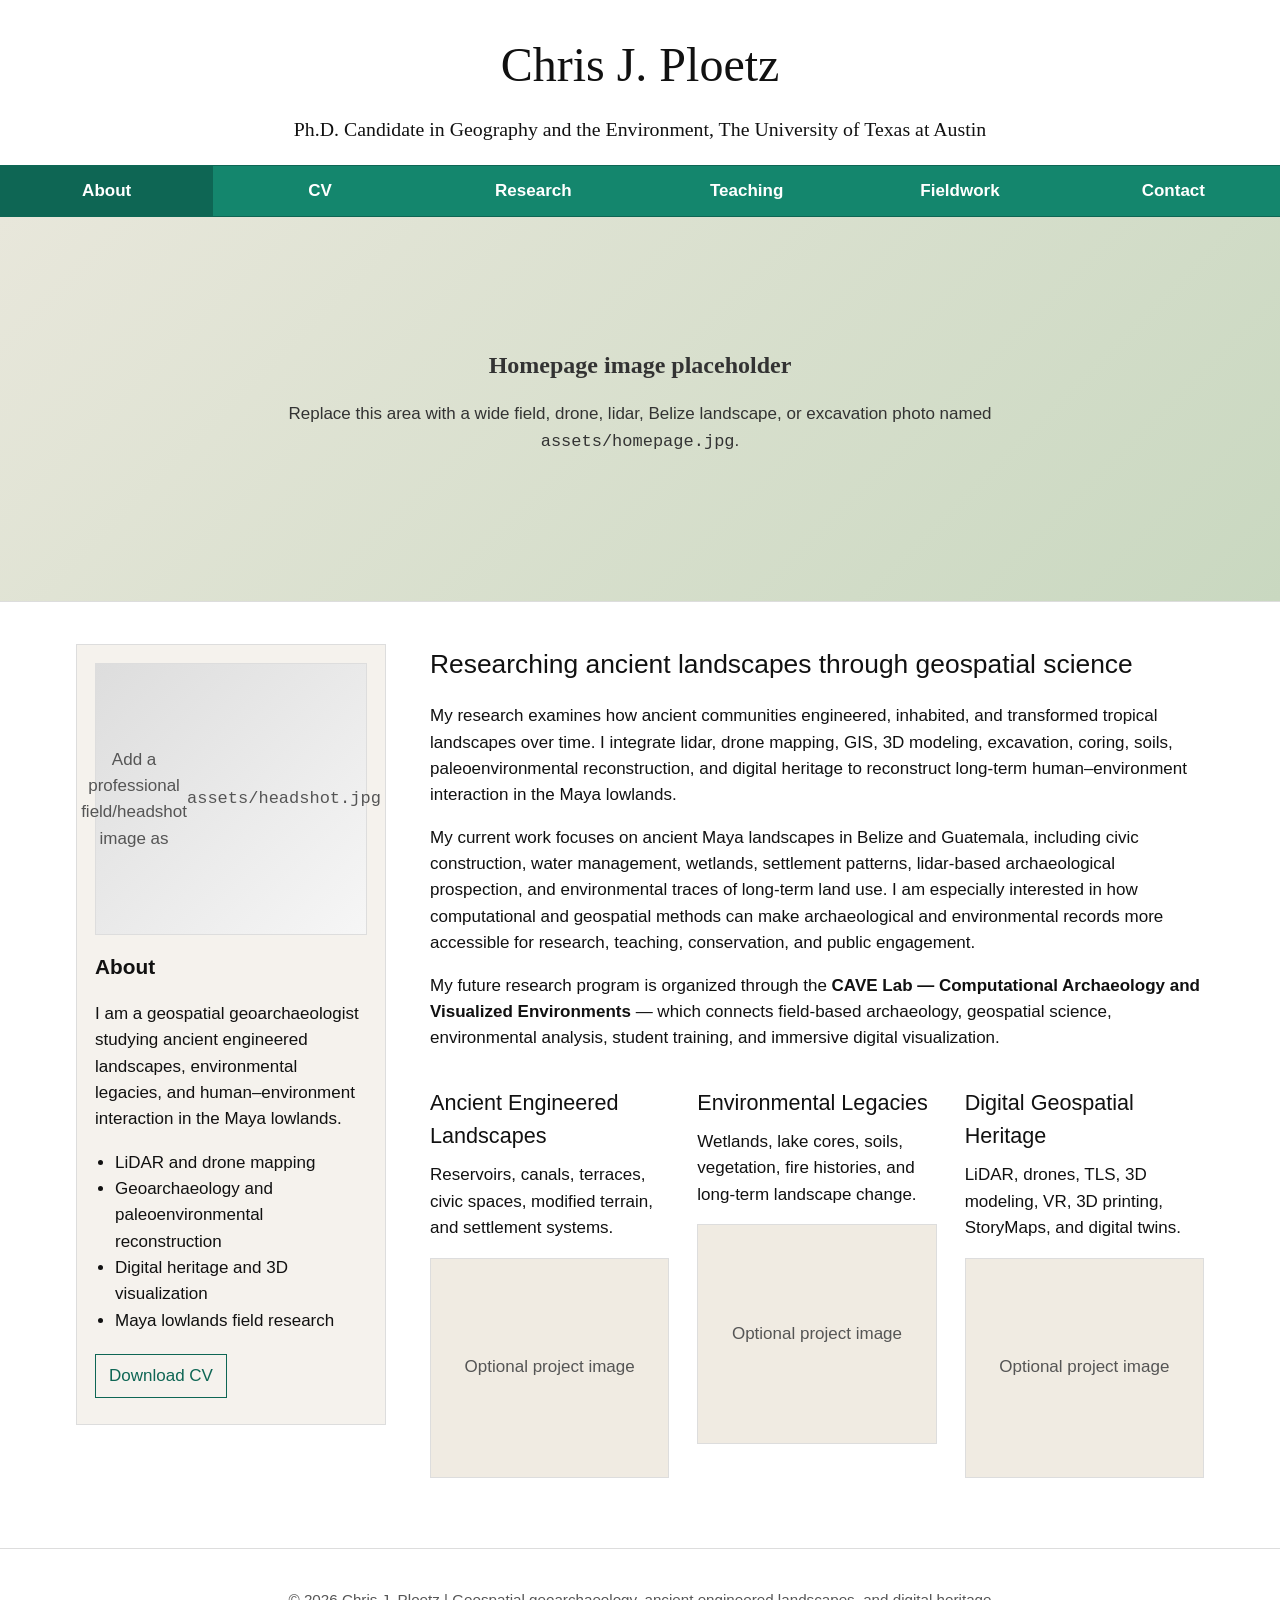
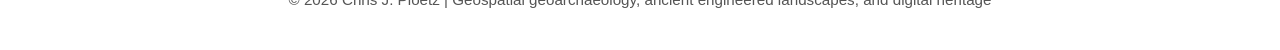
==== index.html @ ccec1d3b "Add files via upload" ====
<!doctype html>
<html lang="en">
<head>
  <meta charset="utf-8">
  <meta name="viewport" content="width=device-width, initial-scale=1">
  <title>Chris J. Ploetz</title>
  <meta name="description" content="Chris J. Ploetz is a geospatial geoarchaeologist studying ancient engineered landscapes, environmental legacies, and digital heritage in the Maya lowlands.">
  <link rel="stylesheet" href="assets/style.css">
</head>
<body>
<header class="site-header">
  <h1>Chris J. Ploetz</h1>
  <p class="subtitle">Ph.D. Candidate in Geography and the Environment, The University of Texas at Austin</p>
</header>
<nav class="navbar">
<a href="index.html" class="active">About</a>
<a href="assets/Chris_Ploetz_CV.docx" class="">CV</a>
<a href="research.html" class="">Research</a>
<a href="teaching.html" class="">Teaching</a>
<a href="fieldwork.html" class="">Fieldwork</a>
<a href="contact.html" class="">Contact</a>
</nav>

<section class="hero">
  <div class="placeholder">
    <strong>Homepage image placeholder</strong>
    <p>Replace this area with a wide field, drone, lidar, Belize landscape, or excavation photo named <code>assets/homepage.jpg</code>.</p>
  </div>
</section>

<main class="container">
  <div class="home-grid">
    <aside class="profile-card">
      <div class="headshot-placeholder">
        Add a professional field/headshot image as<br><code>assets/headshot.jpg</code>
      </div>
      <h2>About</h2>
      <p>I am a geospatial geoarchaeologist studying ancient engineered landscapes, environmental legacies, and human–environment interaction in the Maya lowlands.</p>
      <ul>
        <li>LiDAR and drone mapping</li>
        <li>Geoarchaeology and paleoenvironmental reconstruction</li>
        <li>Digital heritage and 3D visualization</li>
        <li>Maya lowlands field research</li>
      </ul>
      <div class="buttons">
        <a class="button" href="assets/Chris_Ploetz_CV.docx">Download CV</a>
      </div>
    </aside>

    <section class="main-copy">
      <h2>Researching ancient landscapes through geospatial science</h2>
      <p>My research examines how ancient communities engineered, inhabited, and transformed tropical landscapes over time. I integrate lidar, drone mapping, GIS, 3D modeling, excavation, coring, soils, paleoenvironmental reconstruction, and digital heritage to reconstruct long-term human–environment interaction in the Maya lowlands.</p>

      <p>My current work focuses on ancient Maya landscapes in Belize and Guatemala, including civic construction, water management, wetlands, settlement patterns, lidar-based archaeological prospection, and environmental traces of long-term land use. I am especially interested in how computational and geospatial methods can make archaeological and environmental records more accessible for research, teaching, conservation, and public engagement.</p>

      <p>My future research program is organized through the <strong>CAVE Lab — Computational Archaeology and Visualized Environments</strong> — which connects field-based archaeology, geospatial science, environmental analysis, student training, and immersive digital visualization.</p>

      <div class="three-col">
        <section class="feature">
          <h3>Ancient Engineered Landscapes</h3>
          <p>Reservoirs, canals, terraces, civic spaces, modified terrain, and settlement systems.</p>
          <div class="image-placeholder">Optional project image</div>
        </section>
        <section class="feature">
          <h3>Environmental Legacies</h3>
          <p>Wetlands, lake cores, soils, vegetation, fire histories, and long-term landscape change.</p>
          <div class="image-placeholder">Optional project image</div>
        </section>
        <section class="feature">
          <h3>Digital Geospatial Heritage</h3>
          <p>LiDAR, drones, TLS, 3D modeling, VR, 3D printing, StoryMaps, and digital twins.</p>
          <div class="image-placeholder">Optional project image</div>
        </section>
      </div>
    </section>
  </div>
</main>

<footer class="footer">
  <p>© 2026 Chris J. Ploetz | Geospatial geoarchaeology, ancient engineered landscapes, and digital heritage</p>
</footer>
</body>
</html>
---- assets/style.css ----
:root {
  --green: #14866d;
  --green-dark: #0e6654;
  --green-light: #1b9a7e;
  --text: #111;
  --muted: #555;
  --border: #ddd;
  --soft: #f5f2ed;
  --tan: #e6d2b8;
  --white: #fff;
}

* {
  box-sizing: border-box;
}

body {
  margin: 0;
  color: var(--text);
  background: var(--white);
  font-family: Arial, Helvetica, sans-serif;
  font-size: 17px;
  line-height: 1.55;
}

.site-header {
  text-align: center;
  padding: 28px 16px 20px;
  background: #fff;
}

.site-header h1 {
  font-family: Georgia, "Times New Roman", serif;
  font-weight: 500;
  font-size: clamp(2.1rem, 4vw, 3rem);
  margin: 0 0 12px;
}

.site-header .subtitle {
  font-family: Georgia, "Times New Roman", serif;
  font-size: 1.24rem;
  margin: 0;
}

.navbar {
  display: grid;
  grid-template-columns: repeat(6, 1fr);
  background: var(--green);
  border-top: 1px solid var(--green-dark);
  border-bottom: 1px solid var(--green-dark);
}

.navbar a {
  color: white;
  text-decoration: none;
  text-align: center;
  padding: 12px 10px;
  display: block;
  font-weight: 600;
}

.navbar a:hover,
.navbar a.active {
  background: var(--green-dark);
}

.hero {
  width: 100%;
  min-height: 385px;
  background: linear-gradient(135deg, #e8e7db, #c9d8c0);
  display: flex;
  align-items: center;
  justify-content: center;
  text-align: center;
  color: #333;
  border-bottom: 1px solid var(--border);
}

.hero img {
  width: 100%;
  height: min(55vh, 540px);
  object-fit: cover;
  display: block;
}

.hero.has-image {
  min-height: auto;
  display: block;
  background: none;
}

.placeholder {
  max-width: 760px;
  padding: 28px;
}

.placeholder strong {
  font-family: Georgia, "Times New Roman", serif;
  font-size: 1.5rem;
}

.container {
  max-width: 1180px;
  margin: 0 auto;
  padding: 42px 26px 70px;
}

.home-grid {
  display: grid;
  grid-template-columns: 310px 1fr;
  gap: 44px;
  align-items: start;
}

.profile-card {
  border: 1px solid var(--border);
  background: var(--soft);
  padding: 18px;
}

.headshot-placeholder {
  width: 100%;
  aspect-ratio: 1 / 1;
  background: linear-gradient(135deg, #ddd, #f6f6f6);
  border: 1px solid var(--border);
  display: flex;
  align-items: center;
  justify-content: center;
  text-align: center;
  color: var(--muted);
  padding: 20px;
  margin-bottom: 16px;
}

.profile-card img {
  width: 100%;
  height: auto;
  display: block;
  margin-bottom: 16px;
}

.profile-card h2 {
  margin-top: 0;
  font-size: 1.3rem;
}

.profile-card ul {
  padding-left: 20px;
}

.main-copy h2,
.page h2 {
  font-size: 1.65rem;
  font-weight: 500;
  margin: 0 0 18px;
}

.main-copy p,
.page p {
  margin: 0 0 16px;
}

.three-col {
  display: grid;
  grid-template-columns: repeat(3, 1fr);
  gap: 28px;
  margin-top: 34px;
}

.feature h3 {
  font-size: 1.35rem;
  font-weight: 500;
  margin: 0 0 10px;
}

.feature img,
.project-card img {
  width: 100%;
  height: 220px;
  object-fit: cover;
  border: 1px solid var(--border);
  background: var(--soft);
  margin-top: 12px;
}

.image-placeholder {
  width: 100%;
  height: 220px;
  border: 1px solid var(--border);
  background: #f0ebe2;
  display: flex;
  align-items: center;
  justify-content: center;
  text-align: center;
  color: #555;
  padding: 12px;
  margin-top: 12px;
}

.page h1 {
  font-family: Georgia, "Times New Roman", serif;
  font-size: 2.25rem;
  font-weight: 500;
  margin: 0 0 28px;
}

.page-section {
  margin-bottom: 36px;
}

.project-grid,
.course-grid {
  display: grid;
  grid-template-columns: repeat(2, 1fr);
  gap: 28px;
}

.project-card,
.course-card {
  background: var(--soft);
  border: 1px solid var(--border);
  padding: 18px;
}

.course-card h2,
.project-card h2 {
  background: var(--tan);
  margin: -18px -18px 16px;
  padding: 18px;
  border-bottom: 1px solid var(--border);
  font-size: 1.45rem;
}

.pub {
  margin-bottom: 18px;
  padding-bottom: 16px;
  border-bottom: 1px solid var(--border);
}

.buttons {
  margin-top: 20px;
}

.button {
  display: inline-block;
  border: 1px solid var(--green-dark);
  color: var(--green-dark);
  padding: 8px 13px;
  text-decoration: none;
  margin: 0 8px 8px 0;
}

.button:hover {
  background: var(--soft);
}

.footer {
  border-top: 1px solid var(--border);
  color: var(--muted);
  text-align: center;
  padding: 24px 16px;
  font-size: .95rem;
}

.note {
  background: #fff8e8;
  border: 1px solid #e5d4a8;
  padding: 14px;
  color: #4a412d;
}

@media (max-width: 820px) {
  .navbar {
    grid-template-columns: repeat(2, 1fr);
  }
  .home-grid,
  .three-col,
  .project-grid,
  .course-grid {
    grid-template-columns: 1fr;
  }
  .container {
    padding: 30px 18px 54px;
  }
}
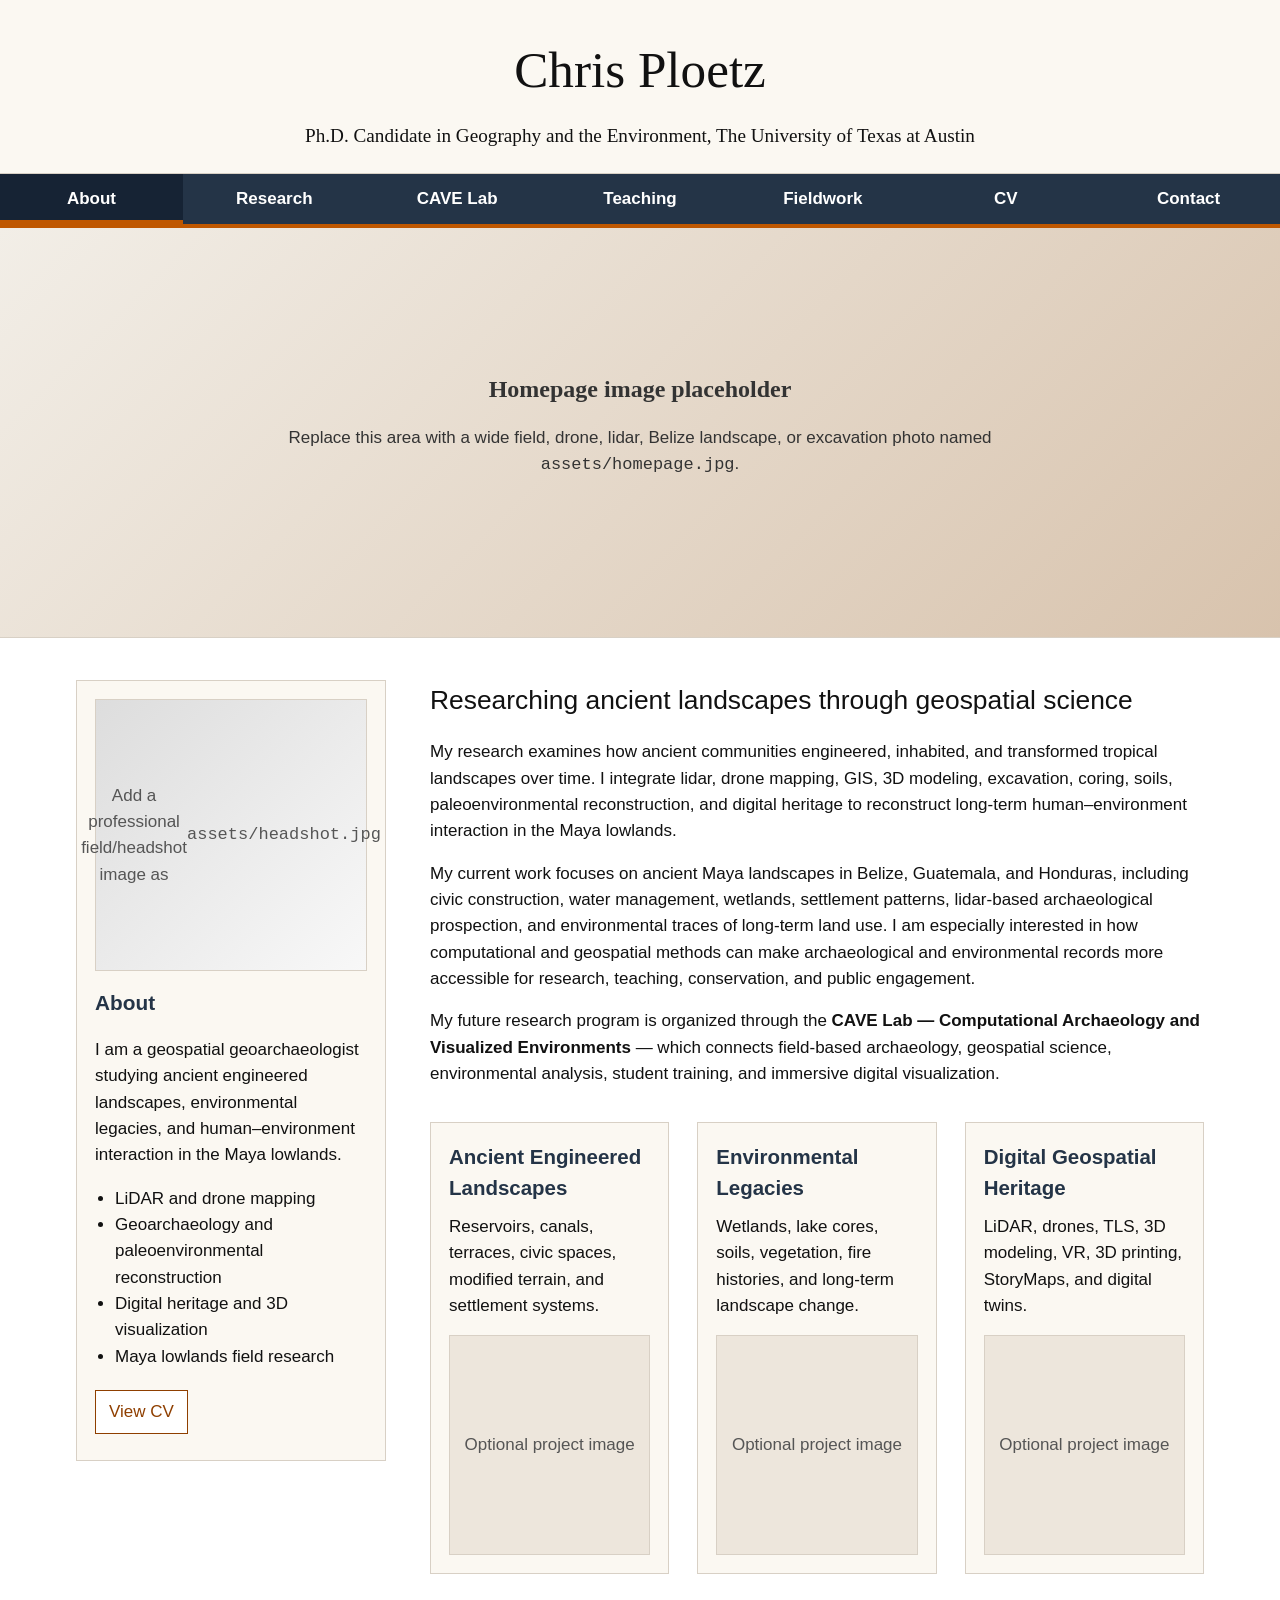
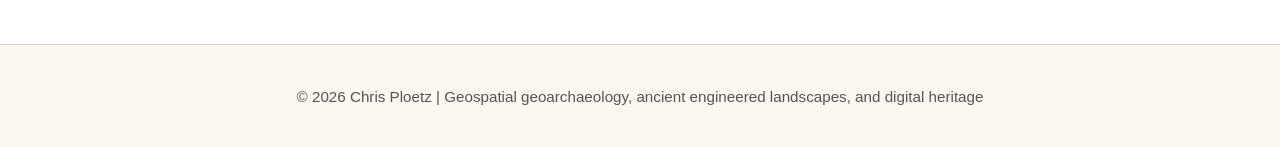
==== commit 8eacd855: "Add files via upload" ====
--- a/index.html
+++ b/index.html
@@ -3,21 +3,22 @@
 <head>
   <meta charset="utf-8">
   <meta name="viewport" content="width=device-width, initial-scale=1">
-  <title>Chris J. Ploetz</title>
-  <meta name="description" content="Chris J. Ploetz is a geospatial geoarchaeologist studying ancient engineered landscapes, environmental legacies, and digital heritage in the Maya lowlands.">
+  <title>Chris Ploetz</title>
+  <meta name="description" content="Chris Ploetz is a geospatial geoarchaeologist studying ancient engineered landscapes, environmental legacies, and digital heritage in the Maya lowlands.">
   <link rel="stylesheet" href="assets/style.css">
 </head>
 <body>
 <header class="site-header">
-  <h1>Chris J. Ploetz</h1>
+  <h1>Chris Ploetz</h1>
   <p class="subtitle">Ph.D. Candidate in Geography and the Environment, The University of Texas at Austin</p>
 </header>
 <nav class="navbar">
 <a href="index.html" class="active">About</a>
-<a href="assets/Chris_Ploetz_CV.docx" class="">CV</a>
 <a href="research.html" class="">Research</a>
+<a href="cave-lab.html" class="">CAVE Lab</a>
 <a href="teaching.html" class="">Teaching</a>
 <a href="fieldwork.html" class="">Fieldwork</a>
+<a href="cv.html" class="">CV</a>
 <a href="contact.html" class="">Contact</a>
 </nav>
 
@@ -43,7 +44,7 @@
         <li>Maya lowlands field research</li>
       </ul>
       <div class="buttons">
-        <a class="button" href="assets/Chris_Ploetz_CV.docx">Download CV</a>
+        <a class="button" href="cv.html">View CV</a>
       </div>
     </aside>
 
@@ -51,7 +52,7 @@
       <h2>Researching ancient landscapes through geospatial science</h2>
       <p>My research examines how ancient communities engineered, inhabited, and transformed tropical landscapes over time. I integrate lidar, drone mapping, GIS, 3D modeling, excavation, coring, soils, paleoenvironmental reconstruction, and digital heritage to reconstruct long-term human–environment interaction in the Maya lowlands.</p>
 
-      <p>My current work focuses on ancient Maya landscapes in Belize and Guatemala, including civic construction, water management, wetlands, settlement patterns, lidar-based archaeological prospection, and environmental traces of long-term land use. I am especially interested in how computational and geospatial methods can make archaeological and environmental records more accessible for research, teaching, conservation, and public engagement.</p>
+      <p>My current work focuses on ancient Maya landscapes in Belize, Guatemala, and Honduras, including civic construction, water management, wetlands, settlement patterns, lidar-based archaeological prospection, and environmental traces of long-term land use. I am especially interested in how computational and geospatial methods can make archaeological and environmental records more accessible for research, teaching, conservation, and public engagement.</p>
 
       <p>My future research program is organized through the <strong>CAVE Lab — Computational Archaeology and Visualized Environments</strong> — which connects field-based archaeology, geospatial science, environmental analysis, student training, and immersive digital visualization.</p>
 
@@ -77,7 +78,7 @@
 </main>
 
 <footer class="footer">
-  <p>© 2026 Chris J. Ploetz | Geospatial geoarchaeology, ancient engineered landscapes, and digital heritage</p>
+  <p>© 2026 Chris Ploetz | Geospatial geoarchaeology, ancient engineered landscapes, and digital heritage</p>
 </footer>
 </body>
 </html>
--- a/assets/style.css
+++ b/assets/style.css
@@ -1,13 +1,16 @@
 :root {
-  --green: #14866d;
-  --green-dark: #0e6654;
-  --green-light: #1b9a7e;
-  --text: #111;
-  --muted: #555;
-  --border: #ddd;
-  --soft: #f5f2ed;
-  --tan: #e6d2b8;
-  --white: #fff;
+  --navy: #243447;
+  --navy-dark: #162334;
+  --burnt: #BF5700;
+  --burnt-dark: #8f3f00;
+  --cream: #fbf8f2;
+  --paper: #ffffff;
+  --soft: #f3eee6;
+  --tan: #e8d6bd;
+  --border: #d8d0c5;
+  --text: #111111;
+  --muted: #555555;
+  --link: #8f3f00;
 }
 
 * {
@@ -17,7 +20,7 @@
 body {
   margin: 0;
   color: var(--text);
-  background: var(--white);
+  background: var(--paper);
   font-family: Arial, Helvetica, sans-serif;
   font-size: 17px;
   line-height: 1.55;
@@ -25,49 +28,51 @@
 
 .site-header {
   text-align: center;
-  padding: 28px 16px 20px;
-  background: #fff;
+  padding: 30px 16px 22px;
+  background: var(--cream);
+  border-bottom: 1px solid var(--border);
 }
 
 .site-header h1 {
   font-family: Georgia, "Times New Roman", serif;
   font-weight: 500;
-  font-size: clamp(2.1rem, 4vw, 3rem);
+  font-size: clamp(2.2rem, 4vw, 3.2rem);
   margin: 0 0 12px;
 }
 
 .site-header .subtitle {
   font-family: Georgia, "Times New Roman", serif;
-  font-size: 1.24rem;
+  font-size: 1.2rem;
   margin: 0;
 }
 
 .navbar {
   display: grid;
-  grid-template-columns: repeat(6, 1fr);
-  background: var(--green);
-  border-top: 1px solid var(--green-dark);
-  border-bottom: 1px solid var(--green-dark);
+  grid-template-columns: repeat(7, 1fr);
+  background: var(--navy);
+  border-bottom: 4px solid var(--burnt);
 }
 
 .navbar a {
   color: white;
   text-decoration: none;
   text-align: center;
-  padding: 12px 10px;
+  padding: 12px 8px;
   display: block;
-  font-weight: 600;
+  font-weight: 700;
+  white-space: nowrap;
 }
 
 .navbar a:hover,
 .navbar a.active {
-  background: var(--green-dark);
+  background: var(--navy-dark);
+  box-shadow: inset 0 -4px 0 var(--burnt);
 }
 
 .hero {
   width: 100%;
-  min-height: 385px;
-  background: linear-gradient(135deg, #e8e7db, #c9d8c0);
+  min-height: 410px;
+  background: linear-gradient(135deg, #f2eee7, #d8c3ad);
   display: flex;
   align-items: center;
   justify-content: center;
@@ -78,7 +83,7 @@
 
 .hero img {
   width: 100%;
-  height: min(55vh, 540px);
+  height: min(58vh, 560px);
   object-fit: cover;
   display: block;
 }
@@ -114,14 +119,14 @@
 
 .profile-card {
   border: 1px solid var(--border);
-  background: var(--soft);
+  background: var(--cream);
   padding: 18px;
 }
 
 .headshot-placeholder {
   width: 100%;
   aspect-ratio: 1 / 1;
-  background: linear-gradient(135deg, #ddd, #f6f6f6);
+  background: linear-gradient(135deg, #ddd, #f8f8f8);
   border: 1px solid var(--border);
   display: flex;
   align-items: center;
@@ -142,6 +147,7 @@
 .profile-card h2 {
   margin-top: 0;
   font-size: 1.3rem;
+  color: var(--navy);
 }
 
 .profile-card ul {
@@ -162,19 +168,38 @@
 
 .three-col {
   display: grid;
-  grid-template-columns: repeat(3, 1fr);
+  grid-template-columns: repeat(3, minmax(0, 1fr));
   gap: 28px;
   margin-top: 34px;
+  align-items: stretch;
+}
+
+.feature {
+  border: 1px solid var(--border);
+  background: var(--cream);
+  padding: 18px;
+  display: flex;
+  flex-direction: column;
 }
 
 .feature h3 {
-  font-size: 1.35rem;
-  font-weight: 500;
+  font-size: 1.28rem;
+  font-weight: 600;
   margin: 0 0 10px;
+  color: var(--navy);
+}
+
+.feature p {
+  margin-bottom: 16px;
+}
+
+.feature .image-placeholder {
+  margin-top: auto;
 }
 
 .feature img,
-.project-card img {
+.project-card img,
+.field-card img {
   width: 100%;
   height: 220px;
   object-fit: cover;
@@ -187,7 +212,7 @@
   width: 100%;
   height: 220px;
   border: 1px solid var(--border);
-  background: #f0ebe2;
+  background: #ede6dc;
   display: flex;
   align-items: center;
   justify-content: center;
@@ -209,26 +234,38 @@
 }
 
 .project-grid,
-.course-grid {
+.course-grid,
+.field-grid {
   display: grid;
-  grid-template-columns: repeat(2, 1fr);
+  grid-template-columns: repeat(2, minmax(0, 1fr));
   gap: 28px;
+  align-items: stretch;
 }
 
 .project-card,
-.course-card {
-  background: var(--soft);
+.course-card,
+.field-card {
+  background: var(--cream);
   border: 1px solid var(--border);
   padding: 18px;
+  display: flex;
+  flex-direction: column;
 }
 
 .course-card h2,
-.project-card h2 {
+.project-card h2,
+.field-card h2 {
   background: var(--tan);
   margin: -18px -18px 16px;
   padding: 18px;
   border-bottom: 1px solid var(--border);
   font-size: 1.45rem;
+  color: var(--text);
+}
+
+.project-card .image-placeholder,
+.field-card .image-placeholder {
+  margin-top: auto;
 }
 
 .pub {
@@ -243,15 +280,42 @@
 
 .button {
   display: inline-block;
-  border: 1px solid var(--green-dark);
-  color: var(--green-dark);
+  border: 1px solid var(--burnt-dark);
+  color: var(--burnt-dark);
   padding: 8px 13px;
   text-decoration: none;
   margin: 0 8px 8px 0;
+  background: #fff;
 }
 
 .button:hover {
   background: var(--soft);
+}
+
+.cv-page {
+  max-width: 980px;
+}
+
+.cv-entry {
+  margin-bottom: 22px;
+}
+
+.cv-entry h3 {
+  margin: 0 0 5px;
+  font-size: 1.1rem;
+  color: var(--navy);
+}
+
+.cv-section {
+  margin-bottom: 34px;
+}
+
+.cv-list {
+  padding-left: 22px;
+}
+
+.cv-list li {
+  margin-bottom: 8px;
 }
 
 .footer {
@@ -260,6 +324,7 @@
   text-align: center;
   padding: 24px 16px;
   font-size: .95rem;
+  background: var(--cream);
 }
 
 .note {
@@ -269,14 +334,19 @@
   color: #4a412d;
 }
 
-@media (max-width: 820px) {
+a {
+  color: var(--link);
+}
+
+@media (max-width: 920px) {
   .navbar {
     grid-template-columns: repeat(2, 1fr);
   }
   .home-grid,
   .three-col,
   .project-grid,
-  .course-grid {
+  .course-grid,
+  .field-grid {
     grid-template-columns: 1fr;
   }
   .container {
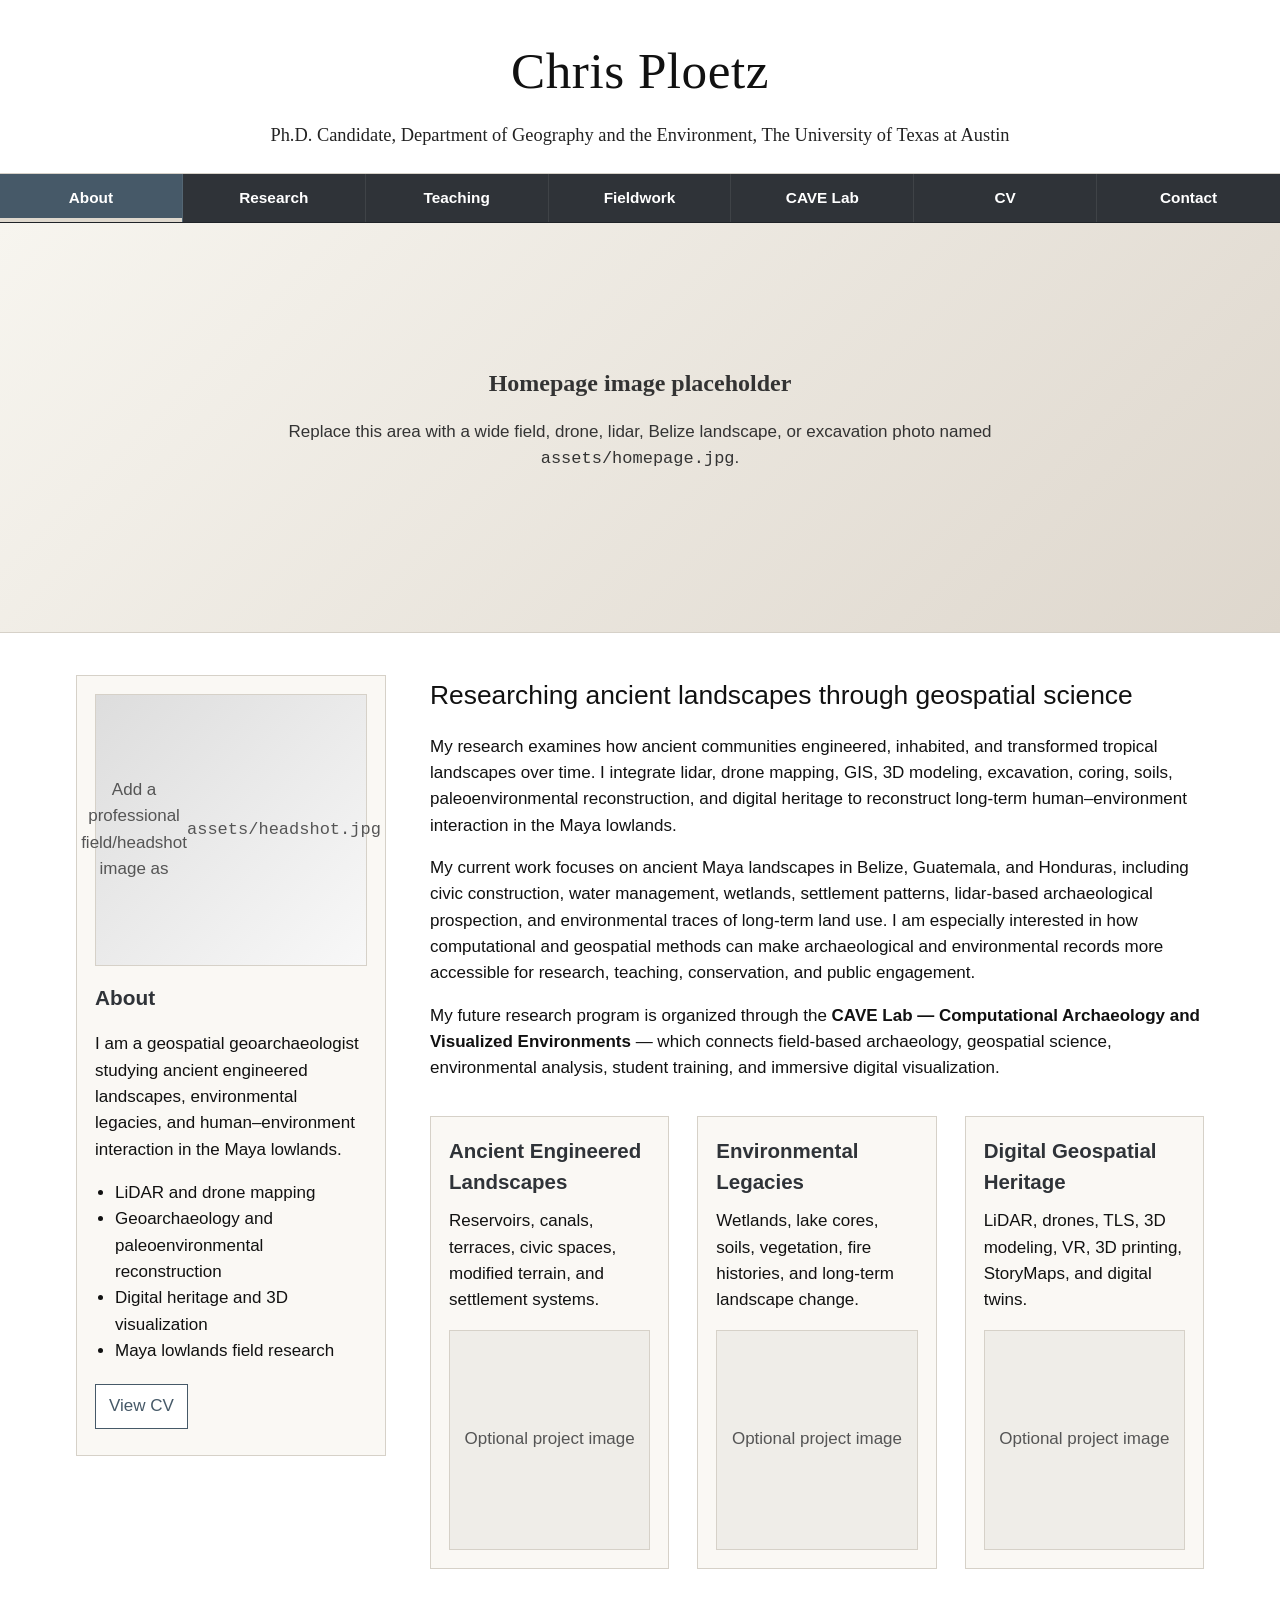
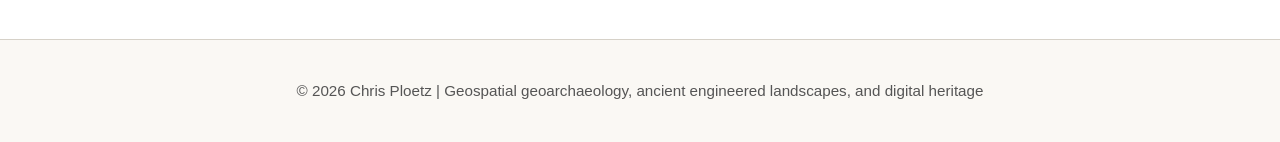
==== commit db0b0b8a: "Add files via upload" ====
--- a/index.html
+++ b/index.html
@@ -10,14 +10,14 @@
 <body>
 <header class="site-header">
   <h1>Chris Ploetz</h1>
-  <p class="subtitle">Ph.D. Candidate in Geography and the Environment, The University of Texas at Austin</p>
+  <p class="subtitle">Ph.D. Candidate, Department of Geography and the Environment, The University of Texas at Austin</p>
 </header>
 <nav class="navbar">
 <a href="index.html" class="active">About</a>
 <a href="research.html" class="">Research</a>
-<a href="cave-lab.html" class="">CAVE Lab</a>
 <a href="teaching.html" class="">Teaching</a>
 <a href="fieldwork.html" class="">Fieldwork</a>
+<a href="cave-lab.html" class="">CAVE Lab</a>
 <a href="cv.html" class="">CV</a>
 <a href="contact.html" class="">Contact</a>
 </nav>
--- a/assets/style.css
+++ b/assets/style.css
@@ -1,16 +1,16 @@
 :root {
-  --navy: #243447;
-  --navy-dark: #162334;
-  --burnt: #BF5700;
-  --burnt-dark: #8f3f00;
-  --cream: #fbf8f2;
+  --charcoal: #2f3338;
+  --charcoal-dark: #1f2328;
+  --bluegray: #5f7484;
+  --bluegray-dark: #465968;
+  --ivory: #faf8f4;
   --paper: #ffffff;
-  --soft: #f3eee6;
-  --tan: #e8d6bd;
-  --border: #d8d0c5;
+  --stone: #efede8;
+  --stone-dark: #ded8ce;
+  --border: #d6d1c8;
   --text: #111111;
   --muted: #555555;
-  --link: #8f3f00;
+  --link: #3f6174;
 }
 
 * {
@@ -28,8 +28,8 @@
 
 .site-header {
   text-align: center;
-  padding: 30px 16px 22px;
-  background: var(--cream);
+  padding: 31px 16px 23px;
+  background: var(--paper);
   border-bottom: 1px solid var(--border);
 }
 
@@ -37,42 +37,50 @@
   font-family: Georgia, "Times New Roman", serif;
   font-weight: 500;
   font-size: clamp(2.2rem, 4vw, 3.2rem);
-  margin: 0 0 12px;
+  margin: 0 0 11px;
+  letter-spacing: .01em;
 }
 
 .site-header .subtitle {
   font-family: Georgia, "Times New Roman", serif;
-  font-size: 1.2rem;
+  font-size: 1.15rem;
   margin: 0;
+  color: #222;
 }
 
 .navbar {
   display: grid;
-  grid-template-columns: repeat(7, 1fr);
-  background: var(--navy);
-  border-bottom: 4px solid var(--burnt);
+  grid-template-columns: repeat(7, minmax(0, 1fr));
+  background: var(--charcoal);
+  border-bottom: 1px solid var(--charcoal-dark);
 }
 
 .navbar a {
-  color: white;
+  color: #fff;
   text-decoration: none;
   text-align: center;
-  padding: 12px 8px;
+  padding: 12px 6px;
   display: block;
   font-weight: 700;
   white-space: nowrap;
+  font-size: 0.96rem;
+  border-right: 1px solid rgba(255,255,255,.08);
+}
+
+.navbar a:last-child {
+  border-right: none;
 }
 
 .navbar a:hover,
 .navbar a.active {
-  background: var(--navy-dark);
-  box-shadow: inset 0 -4px 0 var(--burnt);
+  background: var(--bluegray-dark);
+  box-shadow: inset 0 -4px 0 var(--stone-dark);
 }
 
 .hero {
   width: 100%;
   min-height: 410px;
-  background: linear-gradient(135deg, #f2eee7, #d8c3ad);
+  background: linear-gradient(135deg, #f7f5ef, #ded7cd);
   display: flex;
   align-items: center;
   justify-content: center;
@@ -119,7 +127,7 @@
 
 .profile-card {
   border: 1px solid var(--border);
-  background: var(--cream);
+  background: var(--ivory);
   padding: 18px;
 }
 
@@ -147,7 +155,7 @@
 .profile-card h2 {
   margin-top: 0;
   font-size: 1.3rem;
-  color: var(--navy);
+  color: var(--charcoal);
 }
 
 .profile-card ul {
@@ -176,7 +184,7 @@
 
 .feature {
   border: 1px solid var(--border);
-  background: var(--cream);
+  background: var(--ivory);
   padding: 18px;
   display: flex;
   flex-direction: column;
@@ -186,7 +194,7 @@
   font-size: 1.28rem;
   font-weight: 600;
   margin: 0 0 10px;
-  color: var(--navy);
+  color: var(--charcoal);
 }
 
 .feature p {
@@ -204,7 +212,7 @@
   height: 220px;
   object-fit: cover;
   border: 1px solid var(--border);
-  background: var(--soft);
+  background: var(--stone);
   margin-top: 12px;
 }
 
@@ -212,7 +220,7 @@
   width: 100%;
   height: 220px;
   border: 1px solid var(--border);
-  background: #ede6dc;
+  background: var(--stone);
   display: flex;
   align-items: center;
   justify-content: center;
@@ -245,7 +253,7 @@
 .project-card,
 .course-card,
 .field-card {
-  background: var(--cream);
+  background: var(--ivory);
   border: 1px solid var(--border);
   padding: 18px;
   display: flex;
@@ -255,7 +263,7 @@
 .course-card h2,
 .project-card h2,
 .field-card h2 {
-  background: var(--tan);
+  background: var(--stone-dark);
   margin: -18px -18px 16px;
   padding: 18px;
   border-bottom: 1px solid var(--border);
@@ -280,8 +288,8 @@
 
 .button {
   display: inline-block;
-  border: 1px solid var(--burnt-dark);
-  color: var(--burnt-dark);
+  border: 1px solid var(--bluegray-dark);
+  color: var(--bluegray-dark);
   padding: 8px 13px;
   text-decoration: none;
   margin: 0 8px 8px 0;
@@ -289,7 +297,7 @@
 }
 
 .button:hover {
-  background: var(--soft);
+  background: var(--stone);
 }
 
 .cv-page {
@@ -303,7 +311,7 @@
 .cv-entry h3 {
   margin: 0 0 5px;
   font-size: 1.1rem;
-  color: var(--navy);
+  color: var(--charcoal);
 }
 
 .cv-section {
@@ -324,23 +332,29 @@
   text-align: center;
   padding: 24px 16px;
   font-size: .95rem;
-  background: var(--cream);
+  background: var(--ivory);
 }
 
 .note {
-  background: #fff8e8;
-  border: 1px solid #e5d4a8;
+  background: #f4f1ea;
+  border: 1px solid var(--border);
   padding: 14px;
-  color: #4a412d;
+  color: #333;
 }
 
 a {
   color: var(--link);
 }
 
-@media (max-width: 920px) {
+@media (max-width: 980px) {
   .navbar {
-    grid-template-columns: repeat(2, 1fr);
+    grid-template-columns: repeat(4, minmax(0, 1fr));
+  }
+}
+
+@media (max-width: 720px) {
+  .navbar {
+    grid-template-columns: repeat(2, minmax(0, 1fr));
   }
   .home-grid,
   .three-col,
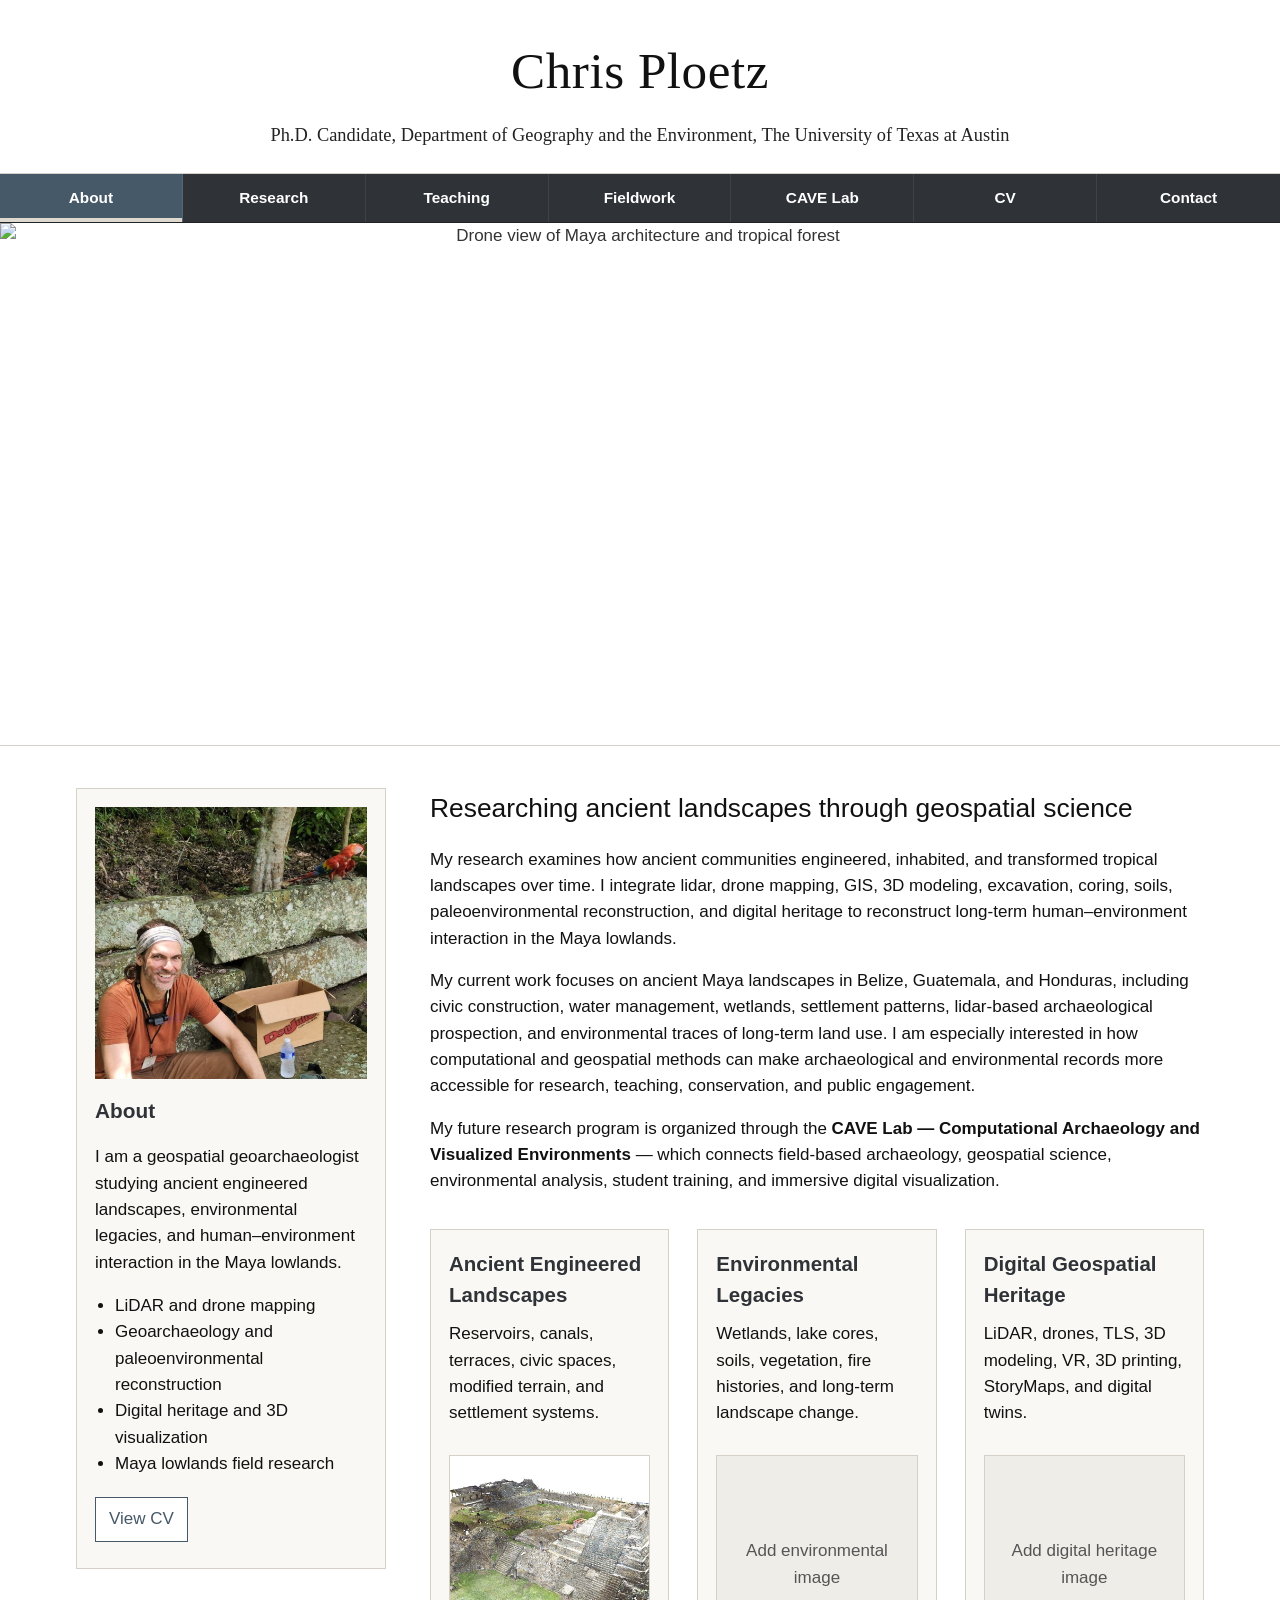
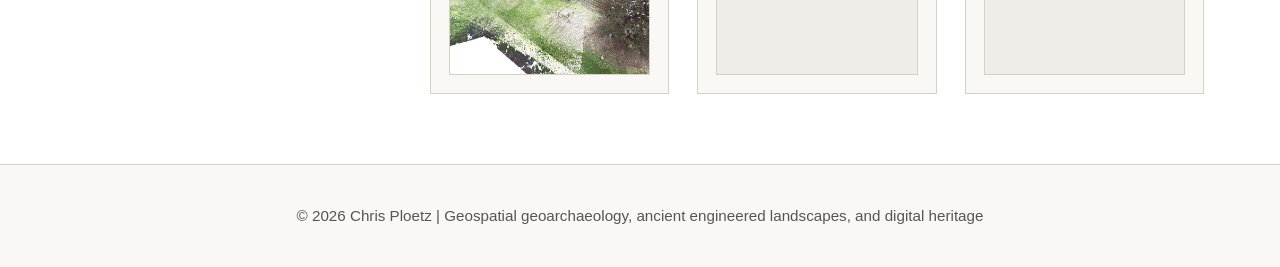
==== commit a58a19a1: "Update index.html" ====
--- a/index.html
+++ b/index.html
@@ -7,42 +7,44 @@
   <meta name="description" content="Chris Ploetz is a geospatial geoarchaeologist studying ancient engineered landscapes, environmental legacies, and digital heritage in the Maya lowlands.">
   <link rel="stylesheet" href="assets/style.css">
 </head>
+
 <body>
 <header class="site-header">
   <h1>Chris Ploetz</h1>
   <p class="subtitle">Ph.D. Candidate, Department of Geography and the Environment, The University of Texas at Austin</p>
 </header>
+
 <nav class="navbar">
-<a href="index.html" class="active">About</a>
-<a href="research.html" class="">Research</a>
-<a href="teaching.html" class="">Teaching</a>
-<a href="fieldwork.html" class="">Fieldwork</a>
-<a href="cave-lab.html" class="">CAVE Lab</a>
-<a href="cv.html" class="">CV</a>
-<a href="contact.html" class="">Contact</a>
+  <a href="index.html" class="active">About</a>
+  <a href="research.html">Research</a>
+  <a href="teaching.html">Teaching</a>
+  <a href="fieldwork.html">Fieldwork</a>
+  <a href="cave-lab.html">CAVE Lab</a>
+  <a href="cv.html">CV</a>
+  <a href="contact.html">Contact</a>
 </nav>
 
-<section class="hero">
-  <div class="placeholder">
-    <strong>Homepage image placeholder</strong>
-    <p>Replace this area with a wide field, drone, lidar, Belize landscape, or excavation photo named <code>assets/homepage.jpg</code>.</p>
-  </div>
+<section class="hero has-image">
+  <img src="assets/homepage.jpg" alt="Drone view of Maya architecture and tropical forest">
 </section>
 
 <main class="container">
   <div class="home-grid">
+
     <aside class="profile-card">
-      <div class="headshot-placeholder">
-        Add a professional field/headshot image as<br><code>assets/headshot.jpg</code>
-      </div>
+      <img src="assets/headshot.jpg" alt="Chris Ploetz">
+
       <h2>About</h2>
+
       <p>I am a geospatial geoarchaeologist studying ancient engineered landscapes, environmental legacies, and human–environment interaction in the Maya lowlands.</p>
+
       <ul>
         <li>LiDAR and drone mapping</li>
         <li>Geoarchaeology and paleoenvironmental reconstruction</li>
         <li>Digital heritage and 3D visualization</li>
         <li>Maya lowlands field research</li>
       </ul>
+
       <div class="buttons">
         <a class="button" href="cv.html">View CV</a>
       </div>
@@ -50,6 +52,7 @@
 
     <section class="main-copy">
       <h2>Researching ancient landscapes through geospatial science</h2>
+
       <p>My research examines how ancient communities engineered, inhabited, and transformed tropical landscapes over time. I integrate lidar, drone mapping, GIS, 3D modeling, excavation, coring, soils, paleoenvironmental reconstruction, and digital heritage to reconstruct long-term human–environment interaction in the Maya lowlands.</p>
 
       <p>My current work focuses on ancient Maya landscapes in Belize, Guatemala, and Honduras, including civic construction, water management, wetlands, settlement patterns, lidar-based archaeological prospection, and environmental traces of long-term land use. I am especially interested in how computational and geospatial methods can make archaeological and environmental records more accessible for research, teaching, conservation, and public engagement.</p>
@@ -57,28 +60,36 @@
       <p>My future research program is organized through the <strong>CAVE Lab — Computational Archaeology and Visualized Environments</strong> — which connects field-based archaeology, geospatial science, environmental analysis, student training, and immersive digital visualization.</p>
 
       <div class="three-col">
+
         <section class="feature">
           <h3>Ancient Engineered Landscapes</h3>
           <p>Reservoirs, canals, terraces, civic spaces, modified terrain, and settlement systems.</p>
-          <div class="image-placeholder">Optional project image</div>
+          <img src="assets/ancient.jpg" alt="Digital model or aerial view of ancient Maya architecture">
         </section>
+
         <section class="feature">
           <h3>Environmental Legacies</h3>
           <p>Wetlands, lake cores, soils, vegetation, fire histories, and long-term landscape change.</p>
-          <div class="image-placeholder">Optional project image</div>
+          <div class="image-placeholder">Add environmental image</div>
         </section>
+
         <section class="feature">
           <h3>Digital Geospatial Heritage</h3>
           <p>LiDAR, drones, TLS, 3D modeling, VR, 3D printing, StoryMaps, and digital twins.</p>
-          <div class="image-placeholder">Optional project image</div>
+          <div class="image-placeholder">Add digital heritage image</div>
         </section>
+
       </div>
     </section>
+
   </div>
 </main>
 
 <footer class="footer">
   <p>© 2026 Chris Ploetz | Geospatial geoarchaeology, ancient engineered landscapes, and digital heritage</p>
 </footer>
+
 </body>
 </html>
+</body>
+</html>
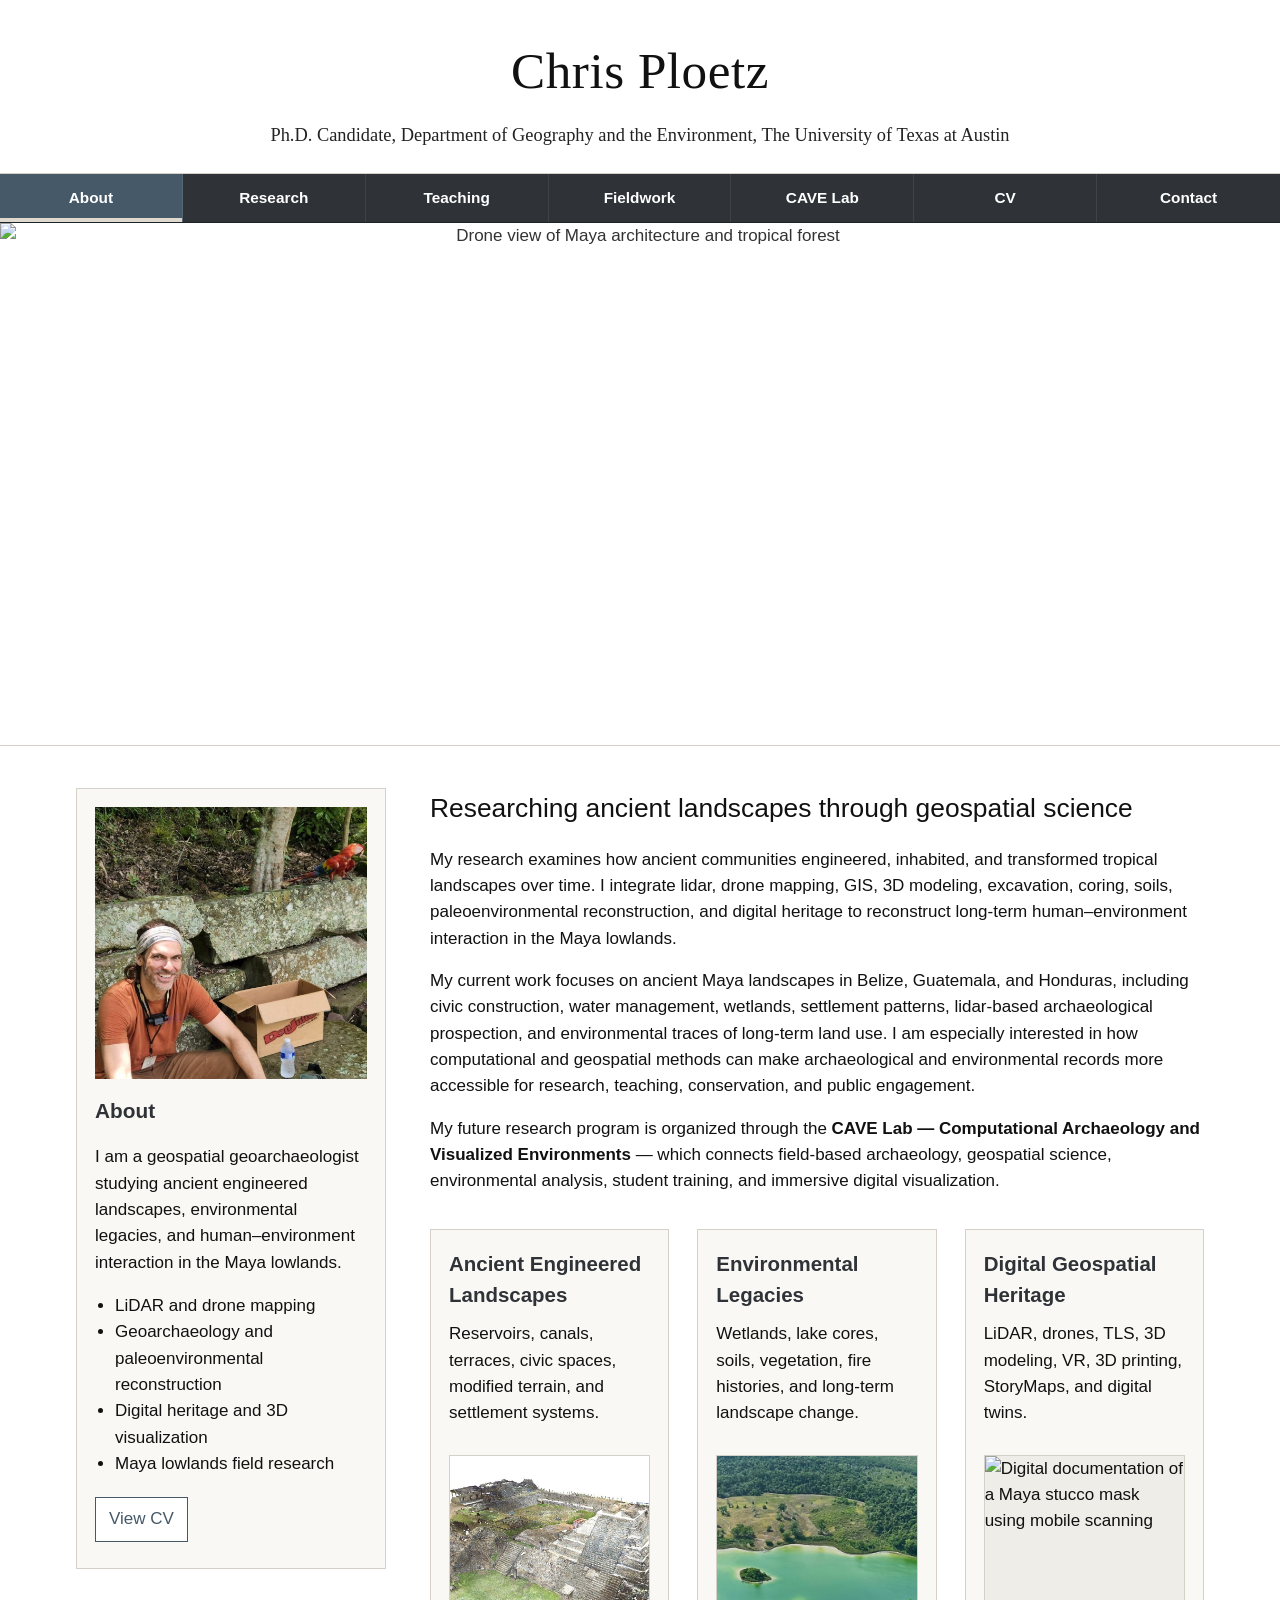
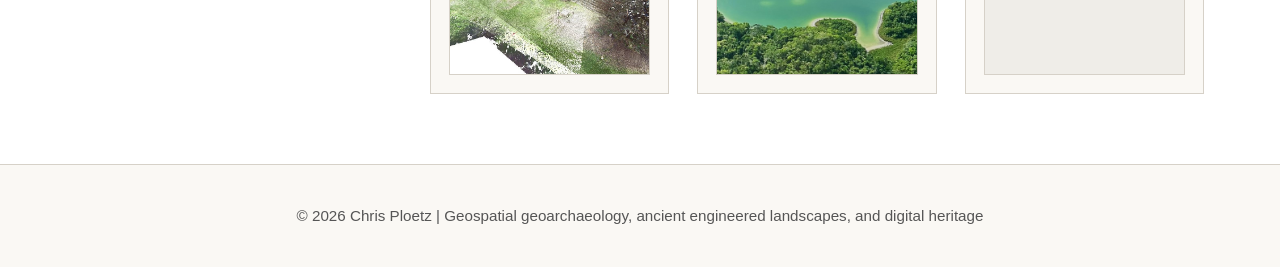
==== commit fa60ccfb: "Update index.html" ====
--- a/index.html
+++ b/index.html
@@ -70,13 +70,13 @@
         <section class="feature">
           <h3>Environmental Legacies</h3>
           <p>Wetlands, lake cores, soils, vegetation, fire histories, and long-term landscape change.</p>
-          <div class="image-placeholder">Add environmental image</div>
+          <img src="assets/environmental.jpg" alt="Aerial view of a tropical lake and surrounding forest in Belize">
         </section>
 
         <section class="feature">
           <h3>Digital Geospatial Heritage</h3>
           <p>LiDAR, drones, TLS, 3D modeling, VR, 3D printing, StoryMaps, and digital twins.</p>
-          <div class="image-placeholder">Add digital heritage image</div>
+          <img src="assets/digital.jpg" alt="Digital documentation of a Maya stucco mask using mobile scanning">
         </section>
 
       </div>
@@ -91,5 +91,3 @@
 
 </body>
 </html>
-</body>
-</html>
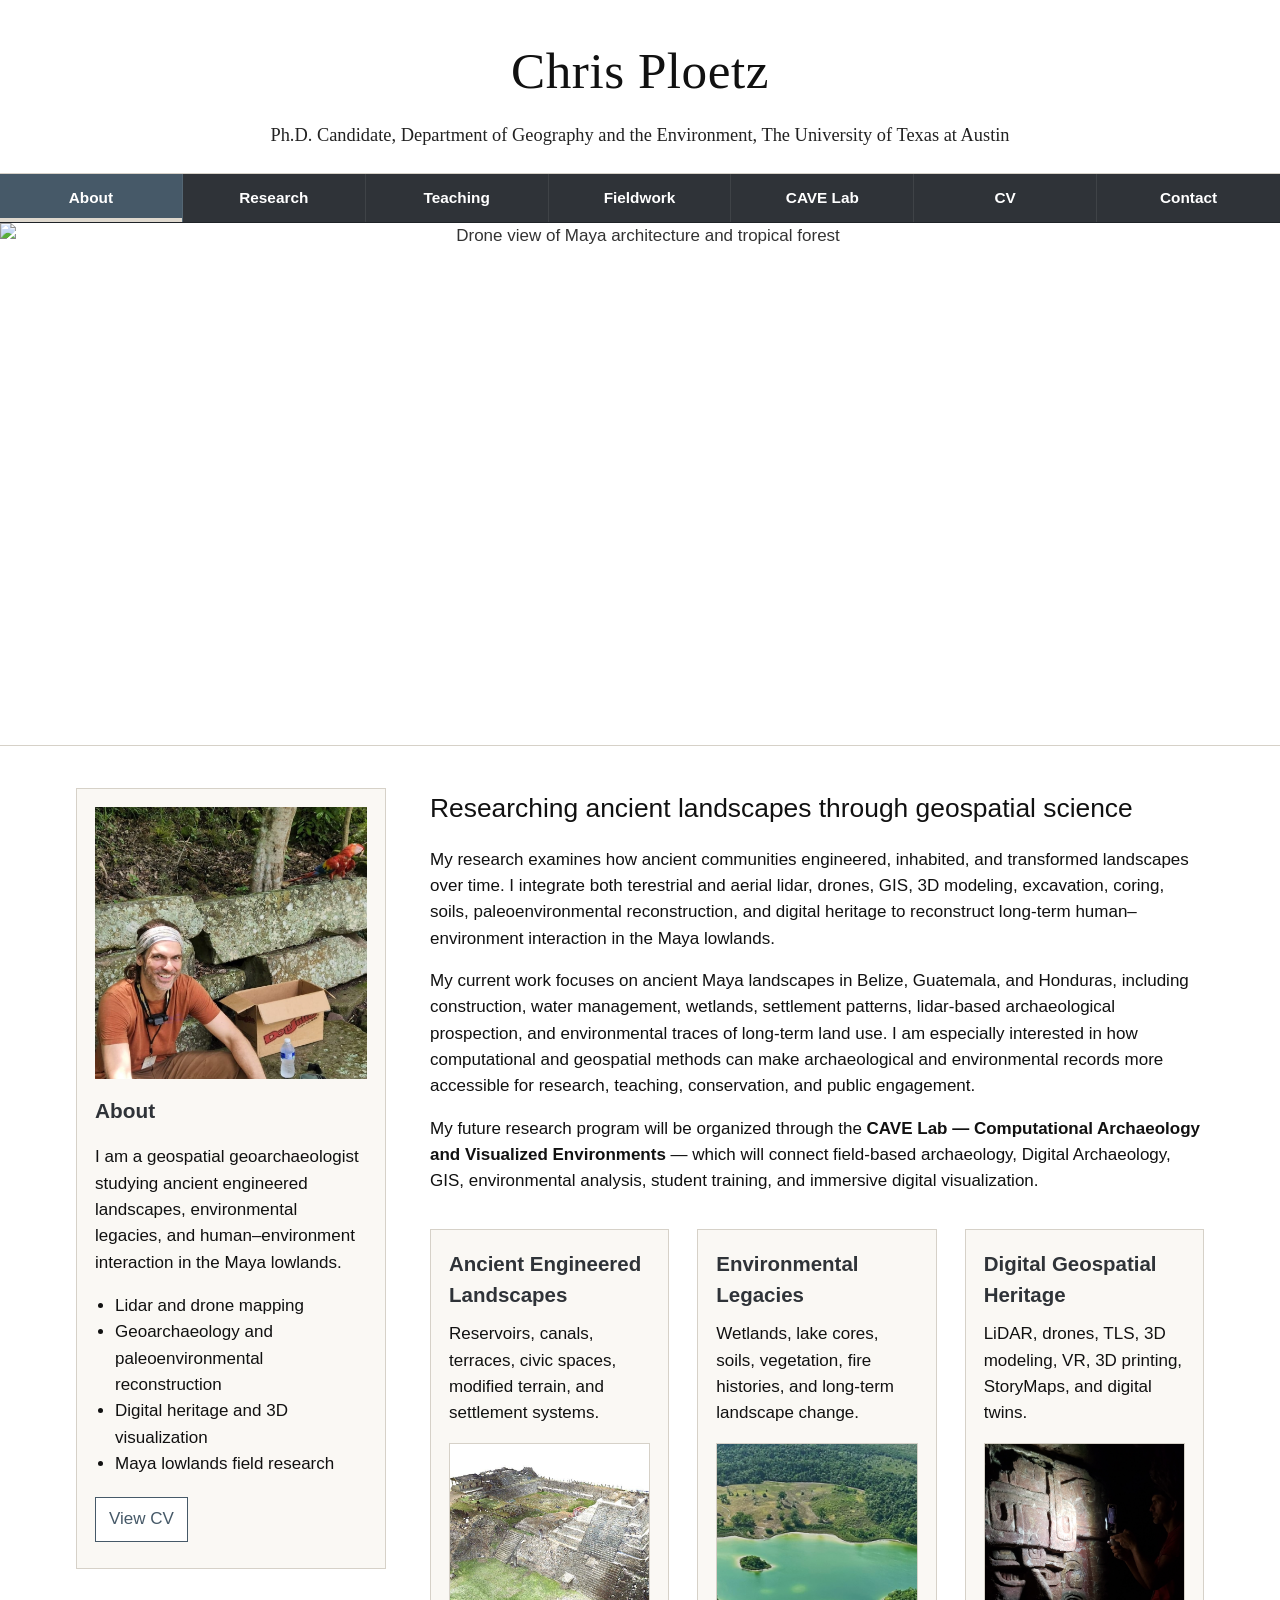
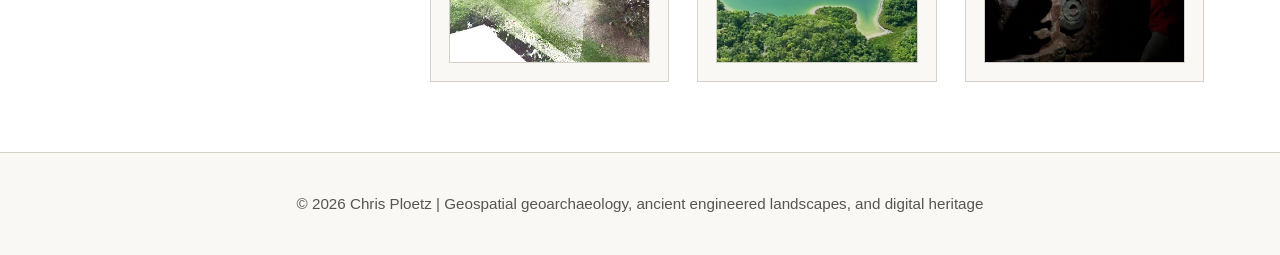
==== commit 23128bca: "Update index.html" ====
--- a/index.html
+++ b/index.html
@@ -39,7 +39,7 @@
       <p>I am a geospatial geoarchaeologist studying ancient engineered landscapes, environmental legacies, and human–environment interaction in the Maya lowlands.</p>
 
       <ul>
-        <li>LiDAR and drone mapping</li>
+        <li>Lidar and drone mapping</li>
         <li>Geoarchaeology and paleoenvironmental reconstruction</li>
         <li>Digital heritage and 3D visualization</li>
         <li>Maya lowlands field research</li>
@@ -53,11 +53,11 @@
     <section class="main-copy">
       <h2>Researching ancient landscapes through geospatial science</h2>
 
-      <p>My research examines how ancient communities engineered, inhabited, and transformed tropical landscapes over time. I integrate lidar, drone mapping, GIS, 3D modeling, excavation, coring, soils, paleoenvironmental reconstruction, and digital heritage to reconstruct long-term human–environment interaction in the Maya lowlands.</p>
+      <p>My research examines how ancient communities engineered, inhabited, and transformed landscapes over time. I integrate both terestrial and aerial lidar, drones, GIS, 3D modeling, excavation, coring, soils, paleoenvironmental reconstruction, and digital heritage to reconstruct long-term human–environment interaction in the Maya lowlands.</p>
 
-      <p>My current work focuses on ancient Maya landscapes in Belize, Guatemala, and Honduras, including civic construction, water management, wetlands, settlement patterns, lidar-based archaeological prospection, and environmental traces of long-term land use. I am especially interested in how computational and geospatial methods can make archaeological and environmental records more accessible for research, teaching, conservation, and public engagement.</p>
+      <p>My current work focuses on ancient Maya landscapes in Belize, Guatemala, and Honduras, including construction, water management, wetlands, settlement patterns, lidar-based archaeological prospection, and environmental traces of long-term land use. I am especially interested in how computational and geospatial methods can make archaeological and environmental records more accessible for research, teaching, conservation, and public engagement.</p>
 
-      <p>My future research program is organized through the <strong>CAVE Lab — Computational Archaeology and Visualized Environments</strong> — which connects field-based archaeology, geospatial science, environmental analysis, student training, and immersive digital visualization.</p>
+      <p>My future research program will be organized through the <strong>CAVE Lab — Computational Archaeology and Visualized Environments</strong> — which will connect field-based archaeology, Digital Archaeology, GIS, environmental analysis, student training, and immersive digital visualization.</p>
 
       <div class="three-col">
 
--- a/assets/style.css
+++ b/assets/style.css
@@ -93,6 +93,7 @@
   width: 100%;
   height: min(58vh, 560px);
   object-fit: cover;
+  object-position: center 42%;
   display: block;
 }
 
@@ -201,19 +202,15 @@
   margin-bottom: 16px;
 }
 
+.feature img,
 .feature .image-placeholder {
-  margin-top: auto;
-}
-
-.feature img,
-.project-card img,
-.field-card img {
   width: 100%;
   height: 220px;
   object-fit: cover;
+  display: block;
+  margin-top: auto;
   border: 1px solid var(--border);
   background: var(--stone);
-  margin-top: 12px;
 }
 
 .image-placeholder {
@@ -271,9 +268,17 @@
   color: var(--text);
 }
 
+.project-card img,
 .project-card .image-placeholder,
+.field-card img,
 .field-card .image-placeholder {
+  width: 100%;
+  height: 220px;
+  object-fit: cover;
+  display: block;
   margin-top: auto;
+  border: 1px solid var(--border);
+  background: var(--stone);
 }
 
 .pub {
@@ -356,6 +361,7 @@
   .navbar {
     grid-template-columns: repeat(2, minmax(0, 1fr));
   }
+
   .home-grid,
   .three-col,
   .project-grid,
@@ -363,7 +369,8 @@
   .field-grid {
     grid-template-columns: 1fr;
   }
+
   .container {
     padding: 30px 18px 54px;
   }
-}+}
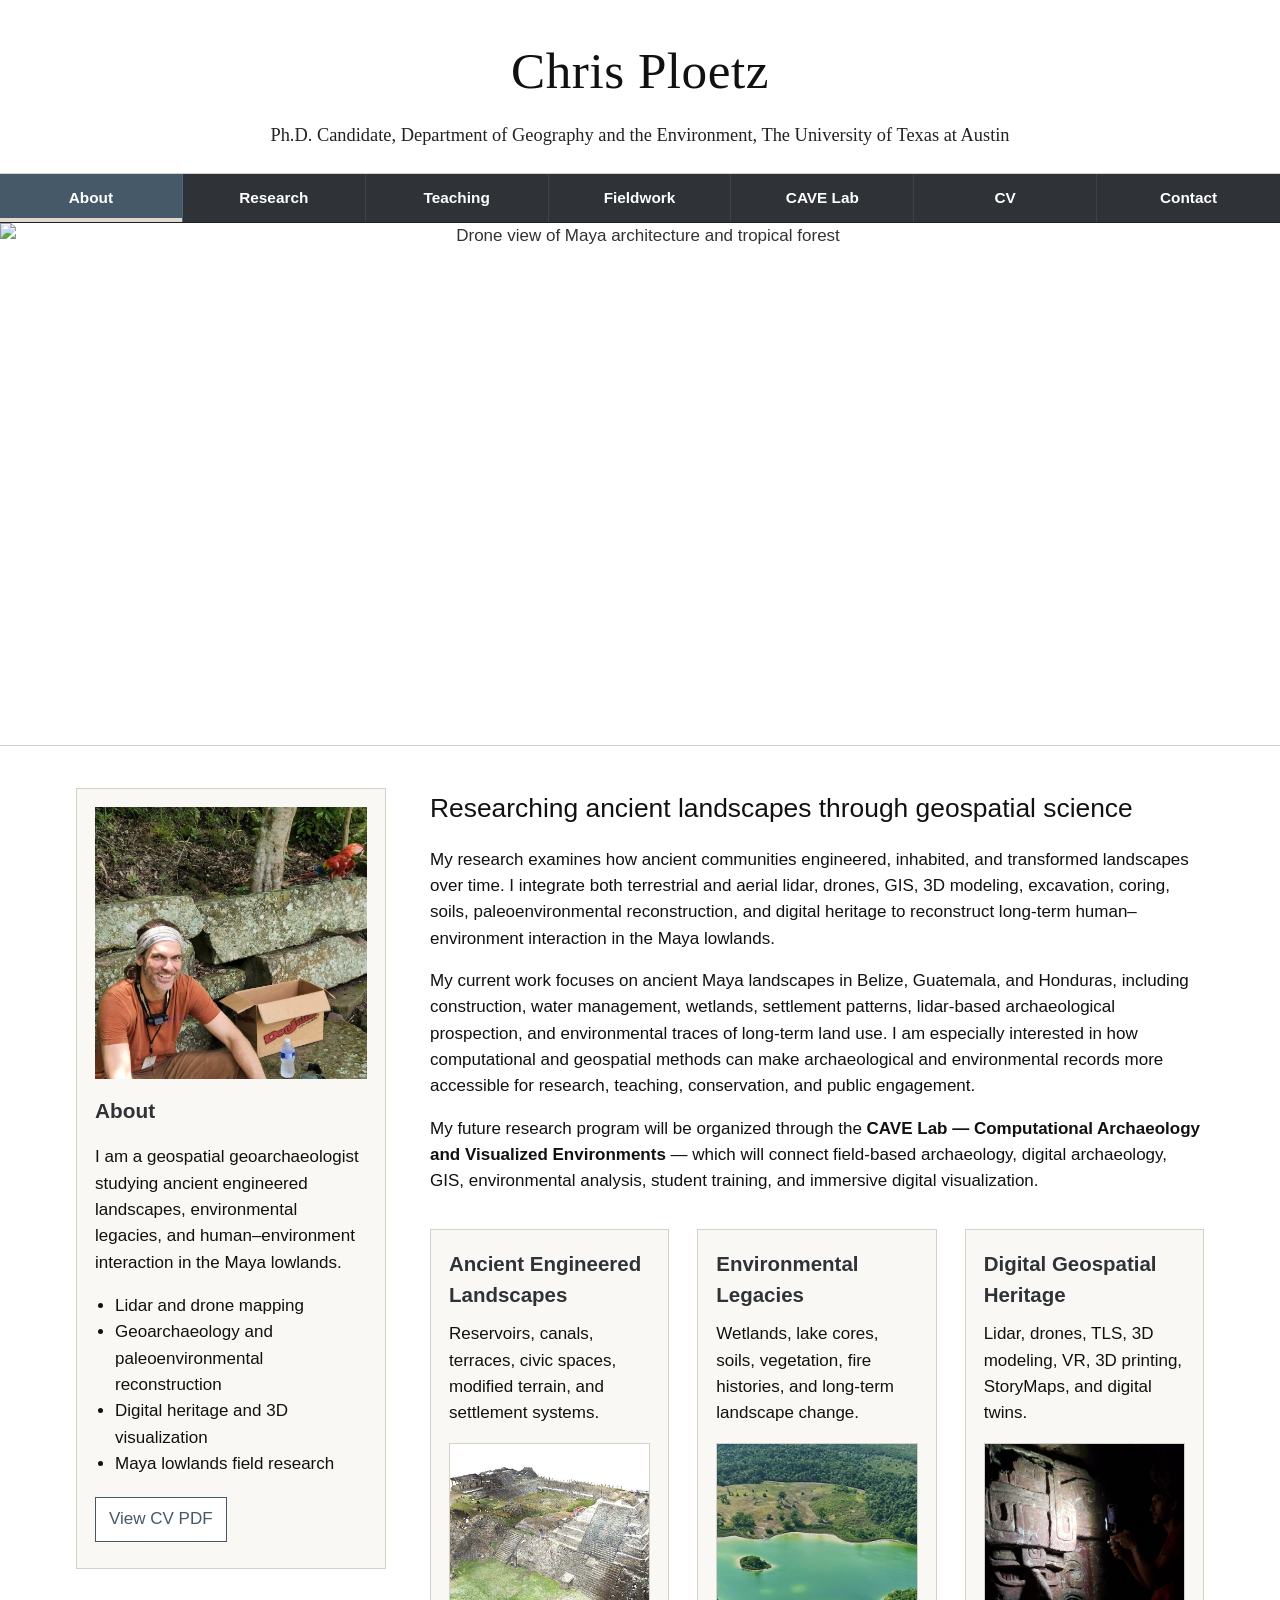
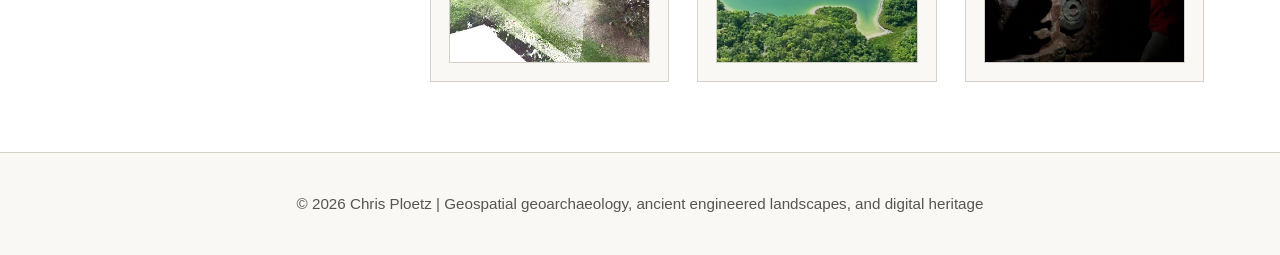
==== commit cf911b5b: "Update index.html" ====
--- a/index.html
+++ b/index.html
@@ -3,8 +3,8 @@
 <head>
   <meta charset="utf-8">
   <meta name="viewport" content="width=device-width, initial-scale=1">
-  <title>Chris Ploetz</title>
-  <meta name="description" content="Chris Ploetz is a geospatial geoarchaeologist studying ancient engineered landscapes, environmental legacies, and digital heritage in the Maya lowlands.">
+  <title>Chris Ploetz | Geospatial Geoarchaeologist</title>
+  <meta name="description" content="Official website of Chris Ploetz, a geospatial geoarchaeologist and Ph.D. candidate at The University of Texas at Austin studying lidar, drone mapping, Maya landscapes, digital heritage, and environmental legacies.">
   <link rel="stylesheet" href="assets/style.css">
 </head>
 
@@ -46,18 +46,18 @@
       </ul>
 
       <div class="buttons">
-        <a class="button" href="cv.html">View CV</a>
+        <a class="button" href="assets/Chris_Ploetz_CV.pdf" target="_blank" rel="noopener">View CV PDF</a>
       </div>
     </aside>
 
     <section class="main-copy">
       <h2>Researching ancient landscapes through geospatial science</h2>
 
-      <p>My research examines how ancient communities engineered, inhabited, and transformed landscapes over time. I integrate both terestrial and aerial lidar, drones, GIS, 3D modeling, excavation, coring, soils, paleoenvironmental reconstruction, and digital heritage to reconstruct long-term human–environment interaction in the Maya lowlands.</p>
+      <p>My research examines how ancient communities engineered, inhabited, and transformed landscapes over time. I integrate both terrestrial and aerial lidar, drones, GIS, 3D modeling, excavation, coring, soils, paleoenvironmental reconstruction, and digital heritage to reconstruct long-term human–environment interaction in the Maya lowlands.</p>
 
       <p>My current work focuses on ancient Maya landscapes in Belize, Guatemala, and Honduras, including construction, water management, wetlands, settlement patterns, lidar-based archaeological prospection, and environmental traces of long-term land use. I am especially interested in how computational and geospatial methods can make archaeological and environmental records more accessible for research, teaching, conservation, and public engagement.</p>
 
-      <p>My future research program will be organized through the <strong>CAVE Lab — Computational Archaeology and Visualized Environments</strong> — which will connect field-based archaeology, Digital Archaeology, GIS, environmental analysis, student training, and immersive digital visualization.</p>
+      <p>My future research program will be organized through the <strong>CAVE Lab — Computational Archaeology and Visualized Environments</strong> — which will connect field-based archaeology, digital archaeology, GIS, environmental analysis, student training, and immersive digital visualization.</p>
 
       <div class="three-col">
 
@@ -75,7 +75,7 @@
 
         <section class="feature">
           <h3>Digital Geospatial Heritage</h3>
-          <p>LiDAR, drones, TLS, 3D modeling, VR, 3D printing, StoryMaps, and digital twins.</p>
+          <p>Lidar, drones, TLS, 3D modeling, VR, 3D printing, StoryMaps, and digital twins.</p>
           <img src="assets/digital.jpg" alt="Digital documentation of a Maya stucco mask using mobile scanning">
         </section>
 
